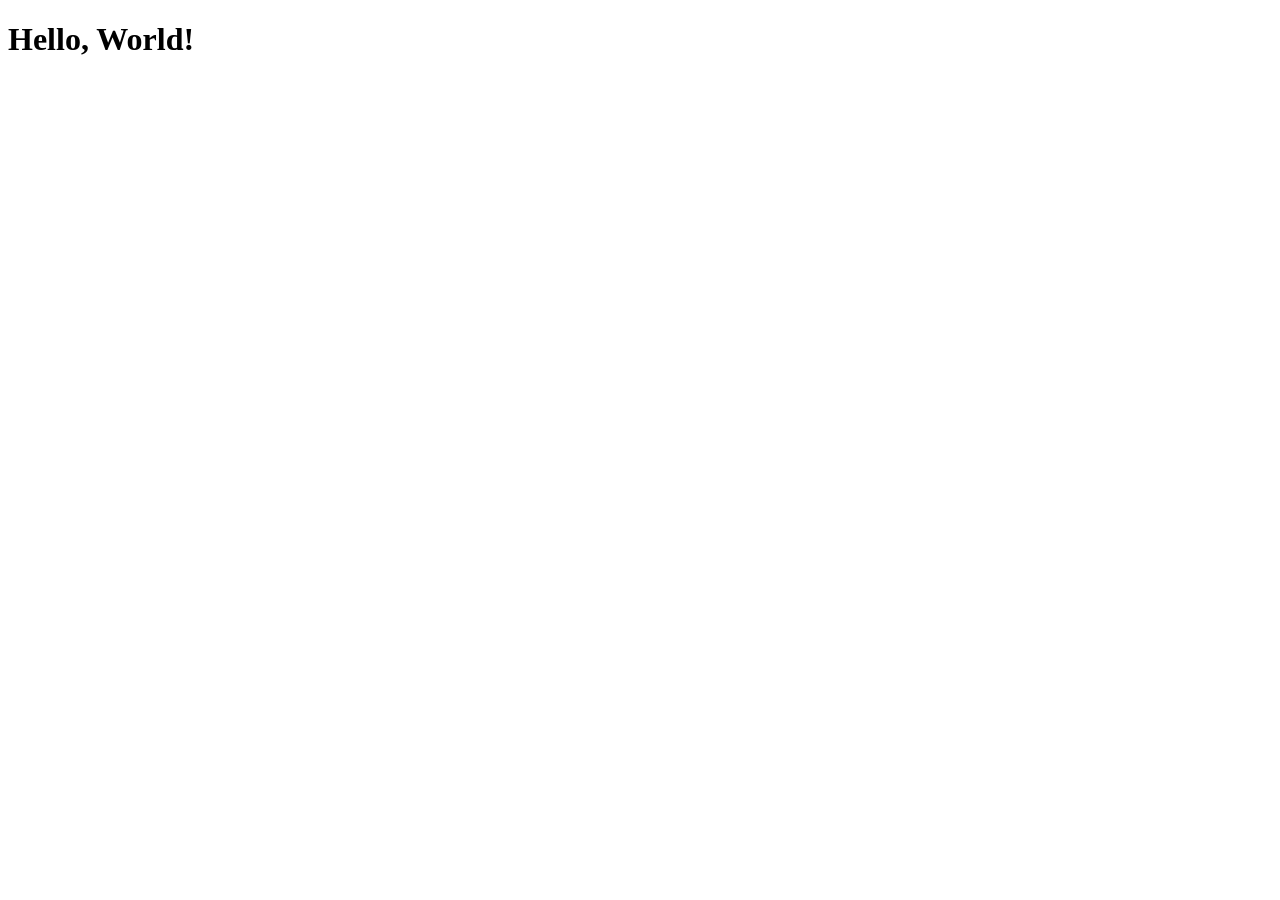
==== index.html @ 9411c3fb "Add files via upload" ====
<!DOCTYPE html>
<html lang="en">
<head>
    <meta charset="UTF-8">
    <meta name="viewport" content="width=device-width, initial-scale=1.0">
    <title>Hello World</title>
</head>
<body>
    <h1>Hello, World!</h1>
</body>
</html>
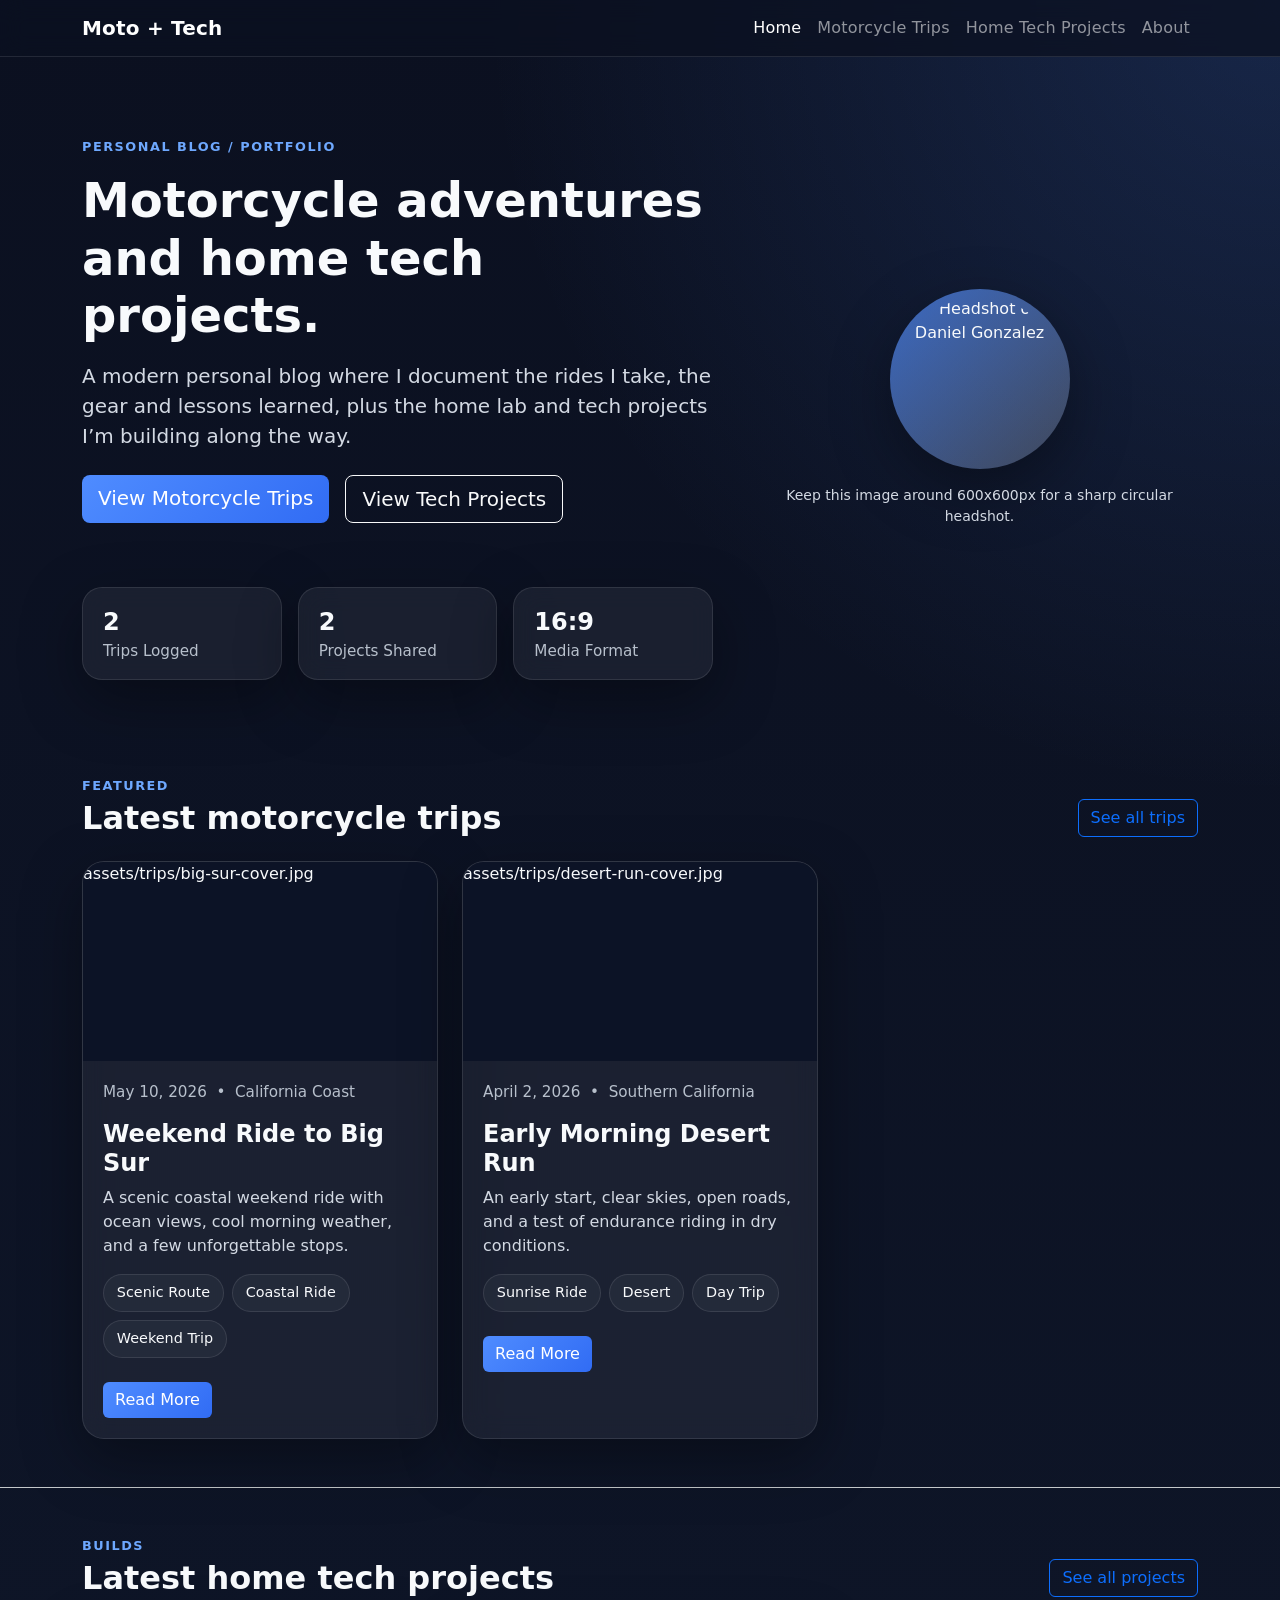
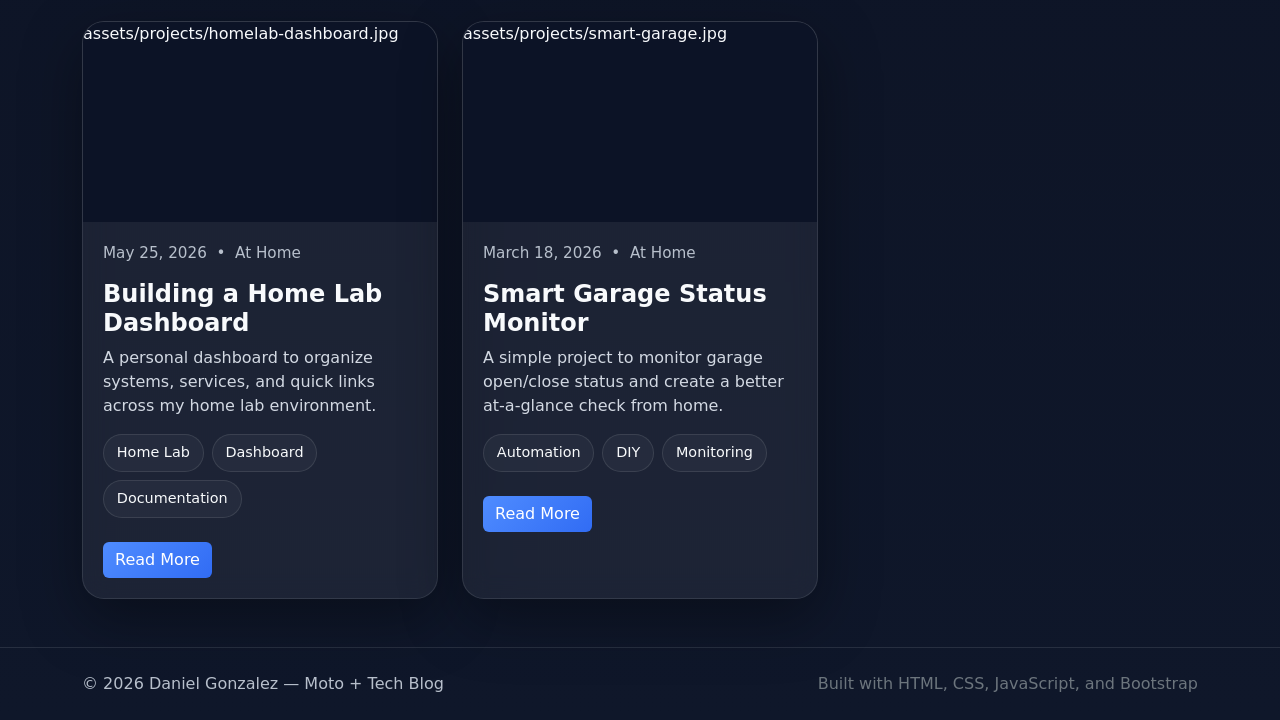
==== commit 92008616: "Add files via upload" ====
--- a/index.html
+++ b/index.html
@@ -1,11 +1,138 @@
 <!DOCTYPE html>
 <html lang="en">
 <head>
-    <meta charset="UTF-8">
-    <meta name="viewport" content="width=device-width, initial-scale=1.0">
-    <title>Hello World</title>
+  <meta charset="UTF-8" />
+  <meta name="viewport" content="width=device-width, initial-scale=1.0" />
+  <title>Daniel Gonzalez | Moto & Tech Blog</title>
+  <meta name="description" content="Motorcycle trips, home tech projects, and a personal portfolio blog." />
+  <link href="https://cdn.jsdelivr.net/npm/bootstrap@5.3.3/dist/css/bootstrap.min.css" rel="stylesheet" />
+  <link rel="stylesheet" href="css/styles.css" />
 </head>
-<body>
-    <h1>Hello, World!</h1>
+<body data-page="home">
+
+  <nav class="navbar navbar-expand-lg navbar-dark sticky-top site-nav">
+    <div class="container">
+      <a class="navbar-brand fw-bold" href="index.html">Moto + Tech</a>
+      <button class="navbar-toggler" type="button" data-bs-toggle="collapse" data-bs-target="#mainNav">
+        <span class="navbar-toggler-icon"></span>
+      </button>
+      <div class="collapse navbar-collapse" id="mainNav">
+        <ul class="navbar-nav ms-auto">
+          <li class="nav-item"><a class="nav-link active" href="index.html">Home</a></li>
+          <li class="nav-item"><a class="nav-link" href="trips.html">Motorcycle Trips</a></li>
+          <li class="nav-item"><a class="nav-link" href="projects.html">Home Tech Projects</a></li>
+          <li class="nav-item"><a class="nav-link" href="about.html">About</a></li>
+        </ul>
+      </div>
+    </div>
+  </nav>
+
+  <header class="hero-section">
+    <div class="container">
+      <div class="row align-items-center g-5">
+        <div class="col-lg-7">
+          <p class="section-kicker">Personal Blog / Portfolio</p>
+          <h1 class="display-5 fw-bold">Motorcycle adventures and home tech projects.</h1>
+          <p class="lead text-light-emphasis mt-3">
+            A modern personal blog where I document the rides I take, the gear and lessons learned,
+            plus the home lab and tech projects I’m building along the way.
+          </p>
+          <div class="d-flex flex-wrap gap-3 mt-4">
+            <a href="trips.html" class="btn btn-primary btn-lg">View Motorcycle Trips</a>
+            <a href="projects.html" class="btn btn-outline-light btn-lg">View Tech Projects</a>
+          </div>
+
+          <div class="row mt-5 g-3">
+            <div class="col-6 col-md-4">
+              <div class="stat-card">
+                <div class="stat-number" id="tripCount">0</div>
+                <div class="stat-label">Trips Logged</div>
+              </div>
+            </div>
+            <div class="col-6 col-md-4">
+              <div class="stat-card">
+                <div class="stat-number" id="projectCount">0</div>
+                <div class="stat-label">Projects Shared</div>
+              </div>
+            </div>
+            <div class="col-12 col-md-4">
+              <div class="stat-card">
+                <div class="stat-number">16:9</div>
+                <div class="stat-label">Media Format</div>
+              </div>
+            </div>
+          </div>
+        </div>
+
+        <div class="col-lg-5 text-center">
+          <div class="headshot-wrap mx-auto">
+            <img src="assets/headshot.jpg" alt="Headshot of Daniel Gonzalez" class="headshot-img" />
+          </div>
+          <p class="small text-light-emphasis mt-3 mb-0">
+            Keep this image around 600x600px for a sharp circular headshot.
+          </p>
+        </div>
+      </div>
+    </div>
+  </header>
+
+  <main>
+    <section class="py-5">
+      <div class="container">
+        <div class="section-header d-flex justify-content-between align-items-end flex-wrap gap-3 mb-4">
+          <div>
+            <p class="section-kicker mb-1">Featured</p>
+            <h2 class="fw-bold mb-0">Latest motorcycle trips</h2>
+          </div>
+          <a href="trips.html" class="btn btn-outline-primary">See all trips</a>
+        </div>
+        <div class="row g-4" id="featuredTrips"></div>
+      </div>
+    </section>
+
+    <section class="py-5 border-top border-secondary-subtle">
+      <div class="container">
+        <div class="section-header d-flex justify-content-between align-items-end flex-wrap gap-3 mb-4">
+          <div>
+            <p class="section-kicker mb-1">Builds</p>
+            <h2 class="fw-bold mb-0">Latest home tech projects</h2>
+          </div>
+          <a href="projects.html" class="btn btn-outline-primary">See all projects</a>
+        </div>
+        <div class="row g-4" id="featuredProjects"></div>
+      </div>
+    </section>
+  </main>
+
+  <footer class="site-footer py-4">
+    <div class="container d-flex justify-content-between align-items-center flex-wrap gap-2">
+      <p class="mb-0">© 2026 Daniel Gonzalez — Moto + Tech Blog</p>
+      <p class="mb-0 text-secondary">Built with HTML, CSS, JavaScript, and Bootstrap</p>
+    </div>
+  </footer>
+
+  <!-- Shared Modal -->
+  <div class="modal fade" id="postModal" tabindex="-1" aria-hidden="true">
+    <div class="modal-dialog modal-xl modal-dialog-centered modal-dialog-scrollable">
+      <div class="modal-content modal-dark">
+        <div class="modal-header border-secondary">
+          <div>
+            <p class="section-kicker mb-1" id="modalType">Post</p>
+            <h3 class="modal-title" id="modalTitle">Post Title</h3>
+          </div>
+          <button type="button" class="btn-close btn-close-white" data-bs-dismiss="modal"></button>
+        </div>
+        <div class="modal-body">
+          <div id="modalMeta" class="mb-3 post-meta"></div>
+          <div id="modalMedia" class="mb-4"></div>
+          <div id="modalContent"></div>
+        </div>
+      </div>
+    </div>
+  </div>
+
+  <script src="https://cdn.jsdelivr.net/npm/bootstrap@5.3.3/dist/js/bootstrap.bundle.min.js"></script>
+  <script src="js/content.js"></script>
+  <script src="js/app.js"></script>
 </body>
 </html>
--- a/css/styles.css
+++ b/css/styles.css
@@ -0,0 +1,217 @@
+:root {
+  --bg: #0b1020;
+  --bg-soft: #121a31;
+  --card: rgba(255, 255, 255, 0.06);
+  --line: rgba(255, 255, 255, 0.10);
+  --text: #f8fafc;
+  --muted: #b8c0cc;
+  --primary: #4f8cff;
+  --primary-2: #6ea8fe;
+  --shadow: 0 20px 60px rgba(0, 0, 0, 0.35);
+}
+
+* {
+  box-sizing: border-box;
+}
+
+html {
+  scroll-behavior: smooth;
+}
+
+body {
+  background:
+    radial-gradient(circle at top right, rgba(79, 140, 255, 0.18), transparent 30%),
+    linear-gradient(180deg, #0b1020 0%, #0f172a 100%);
+  color: var(--text);
+  font-family: Inter, system-ui, -apple-system, BlinkMacSystemFont, "Segoe UI", sans-serif;
+}
+
+.site-nav {
+  backdrop-filter: blur(12px);
+  background: rgba(11, 16, 32, 0.75);
+  border-bottom: 1px solid var(--line);
+}
+
+.navbar-brand,
+.nav-link {
+  letter-spacing: 0.2px;
+}
+
+.hero-section,
+.page-header {
+  padding: 5rem 0 3rem;
+}
+
+.section-kicker {
+  color: var(--primary-2);
+  text-transform: uppercase;
+  letter-spacing: .12em;
+  font-size: .8rem;
+  font-weight: 700;
+}
+
+.headshot-wrap {
+  width: 180px;
+  height: 180px;
+  border-radius: 50%;
+  padding: 8px;
+  background: linear-gradient(135deg, rgba(79, 140, 255, 0.7), rgba(255,255,255,0.2));
+  box-shadow: var(--shadow);
+}
+
+.headshot-img,
+.about-headshot {
+  width: 100%;
+  height: 100%;
+  object-fit: cover;
+  border-radius: 50%;
+  display: block;
+}
+
+.about-headshot {
+  max-width: 150px;
+  max-height: 150px;
+  margin: 0 auto;
+}
+
+.stat-card,
+.glass-card,
+.post-card,
+.modal-dark {
+  background: var(--card);
+  border: 1px solid var(--line);
+  box-shadow: var(--shadow);
+  backdrop-filter: blur(12px);
+}
+
+.stat-card {
+  border-radius: 20px;
+  padding: 1rem 1.25rem;
+  height: 100%;
+}
+
+.stat-number {
+  font-size: 1.5rem;
+  font-weight: 800;
+}
+
+.stat-label {
+  color: var(--muted);
+  font-size: 0.95rem;
+}
+
+.post-card {
+  border-radius: 22px;
+  overflow: hidden;
+  transition: transform .25s ease, border-color .25s ease, box-shadow .25s ease;
+  height: 100%;
+}
+
+.post-card:hover {
+  transform: translateY(-6px);
+  border-color: rgba(79, 140, 255, 0.5);
+}
+
+.media-frame {
+  aspect-ratio: 16 / 9;
+  background: #0c1326;
+  overflow: hidden;
+}
+
+.media-frame img,
+.media-frame video {
+  width: 100%;
+  height: 100%;
+  object-fit: cover;
+  display: block;
+}
+
+.post-card-body {
+  padding: 1.25rem;
+}
+
+.post-card-meta,
+.post-meta {
+  display: flex;
+  flex-wrap: wrap;
+  gap: .6rem;
+  color: var(--muted);
+  font-size: .95rem;
+}
+
+.meta-pill,
+.tag-chip {
+  display: inline-flex;
+  align-items: center;
+  gap: .35rem;
+  border: 1px solid var(--line);
+  background: rgba(255,255,255,0.04);
+  color: var(--muted);
+  border-radius: 999px;
+  padding: .45rem .8rem;
+  font-size: .9rem;
+}
+
+.tag-chip {
+  color: var(--text);
+}
+
+.btn-primary {
+  background: linear-gradient(135deg, var(--primary), #316cf4);
+  border: none;
+}
+
+.btn-primary:hover {
+  background: linear-gradient(135deg, #3f7afe, #255fe0);
+}
+
+.site-footer {
+  border-top: 1px solid var(--line);
+  color: var(--muted);
+}
+
+.modal-content.modal-dark {
+  color: var(--text);
+  background: #0f172a;
+  border-radius: 24px;
+}
+
+.modal-body p {
+  color: #d8dee8;
+  line-height: 1.8;
+}
+
+.modal-media-grid {
+  display: grid;
+  gap: 1rem;
+}
+
+.content-section {
+  margin-bottom: 2rem;
+}
+
+.content-section h4 {
+  font-weight: 700;
+  margin-bottom: .75rem;
+}
+
+.custom-list li {
+  margin-bottom: .75rem;
+  color: #d8dee8;
+}
+
+.text-light-emphasis {
+  color: #d3d9e3 !important;
+}
+
+@media (max-width: 768px) {
+  .hero-section,
+  .page-header {
+    padding: 3.5rem 0 2rem;
+  }
+
+  .headshot-wrap {
+    width: 140px;
+    height: 140px;
+  }
+}
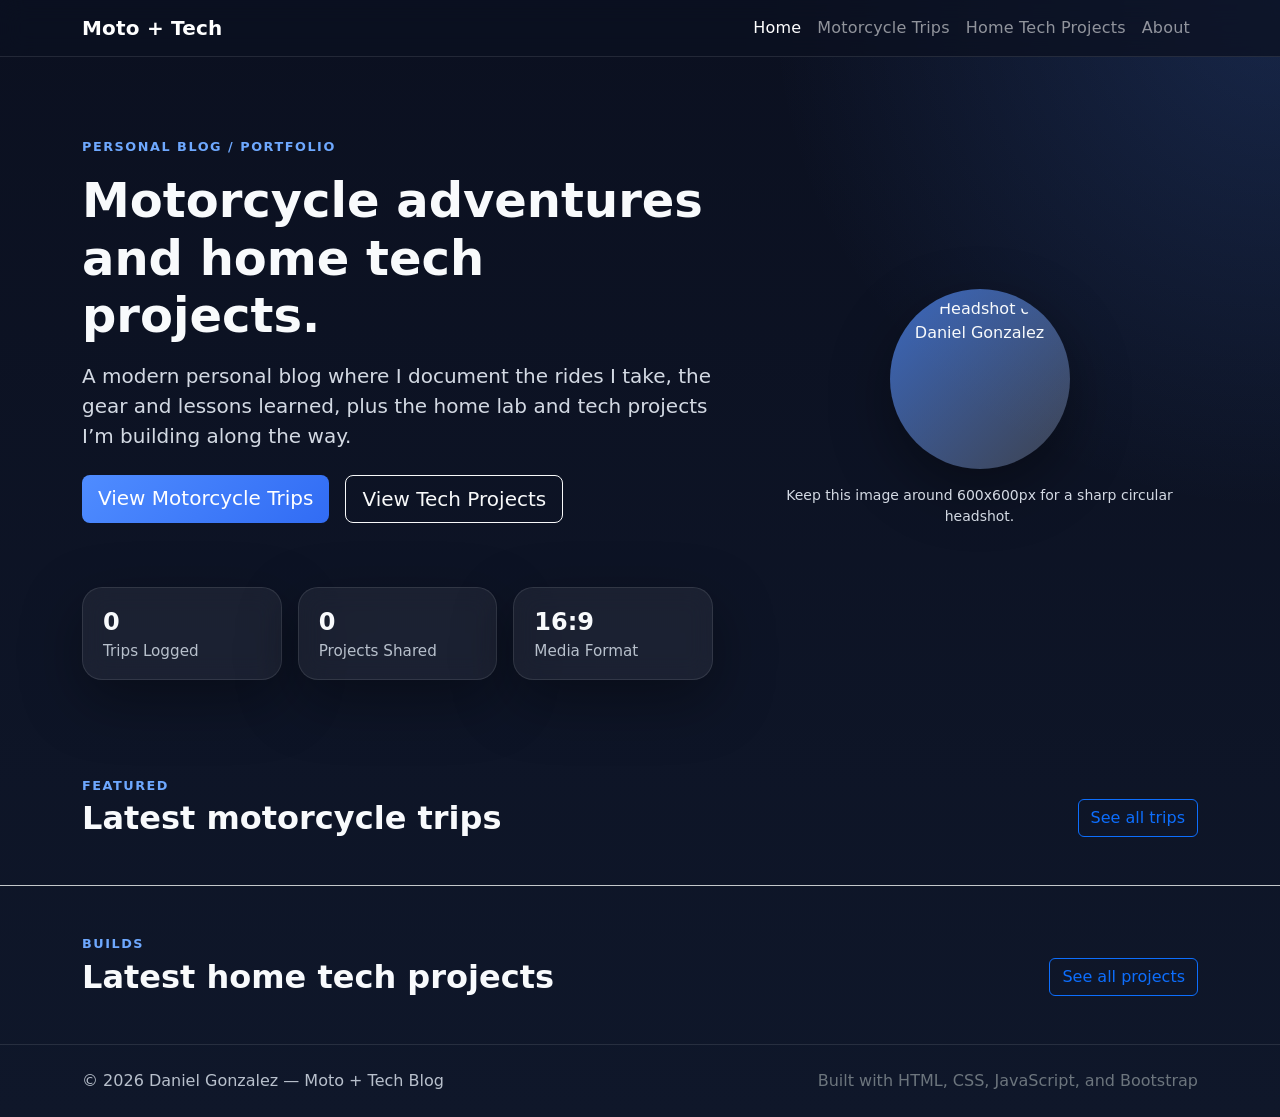
==== commit c7da1214: "Enhance accessibility and update modal attributes" ====
--- a/index.html
+++ b/index.html
@@ -10,10 +10,13 @@
 </head>
 <body data-page="home">
 
+  <a class="visually-hidden-focusable" href="#main-content">Skip to main content</a>
+
   <nav class="navbar navbar-expand-lg navbar-dark sticky-top site-nav">
     <div class="container">
       <a class="navbar-brand fw-bold" href="index.html">Moto + Tech</a>
-      <button class="navbar-toggler" type="button" data-bs-toggle="collapse" data-bs-target="#mainNav">
+      <button class="navbar-toggler" type="button" data-bs-toggle="collapse" data-bs-target="#mainNav"
+        aria-controls="mainNav" aria-expanded="false" aria-label="Toggle navigation">
         <span class="navbar-toggler-icon"></span>
       </button>
       <div class="collapse navbar-collapse" id="mainNav">
@@ -76,7 +79,7 @@
     </div>
   </header>
 
-  <main>
+  <main id="main-content">
     <section class="py-5">
       <div class="container">
         <div class="section-header d-flex justify-content-between align-items-end flex-wrap gap-3 mb-4">
@@ -112,7 +115,7 @@
   </footer>
 
   <!-- Shared Modal -->
-  <div class="modal fade" id="postModal" tabindex="-1" aria-hidden="true">
+  <div class="modal fade" id="postModal" tabindex="-1" aria-hidden="true" aria-labelledby="modalTitle">
     <div class="modal-dialog modal-xl modal-dialog-centered modal-dialog-scrollable">
       <div class="modal-content modal-dark">
         <div class="modal-header border-secondary">
@@ -120,7 +123,7 @@
             <p class="section-kicker mb-1" id="modalType">Post</p>
             <h3 class="modal-title" id="modalTitle">Post Title</h3>
           </div>
-          <button type="button" class="btn-close btn-close-white" data-bs-dismiss="modal"></button>
+          <button type="button" class="btn-close btn-close-white" data-bs-dismiss="modal" aria-label="Close"></button>
         </div>
         <div class="modal-body">
           <div id="modalMeta" class="mb-3 post-meta"></div>
@@ -135,4 +138,4 @@
   <script src="js/content.js"></script>
   <script src="js/app.js"></script>
 </body>
-</html>+</html>
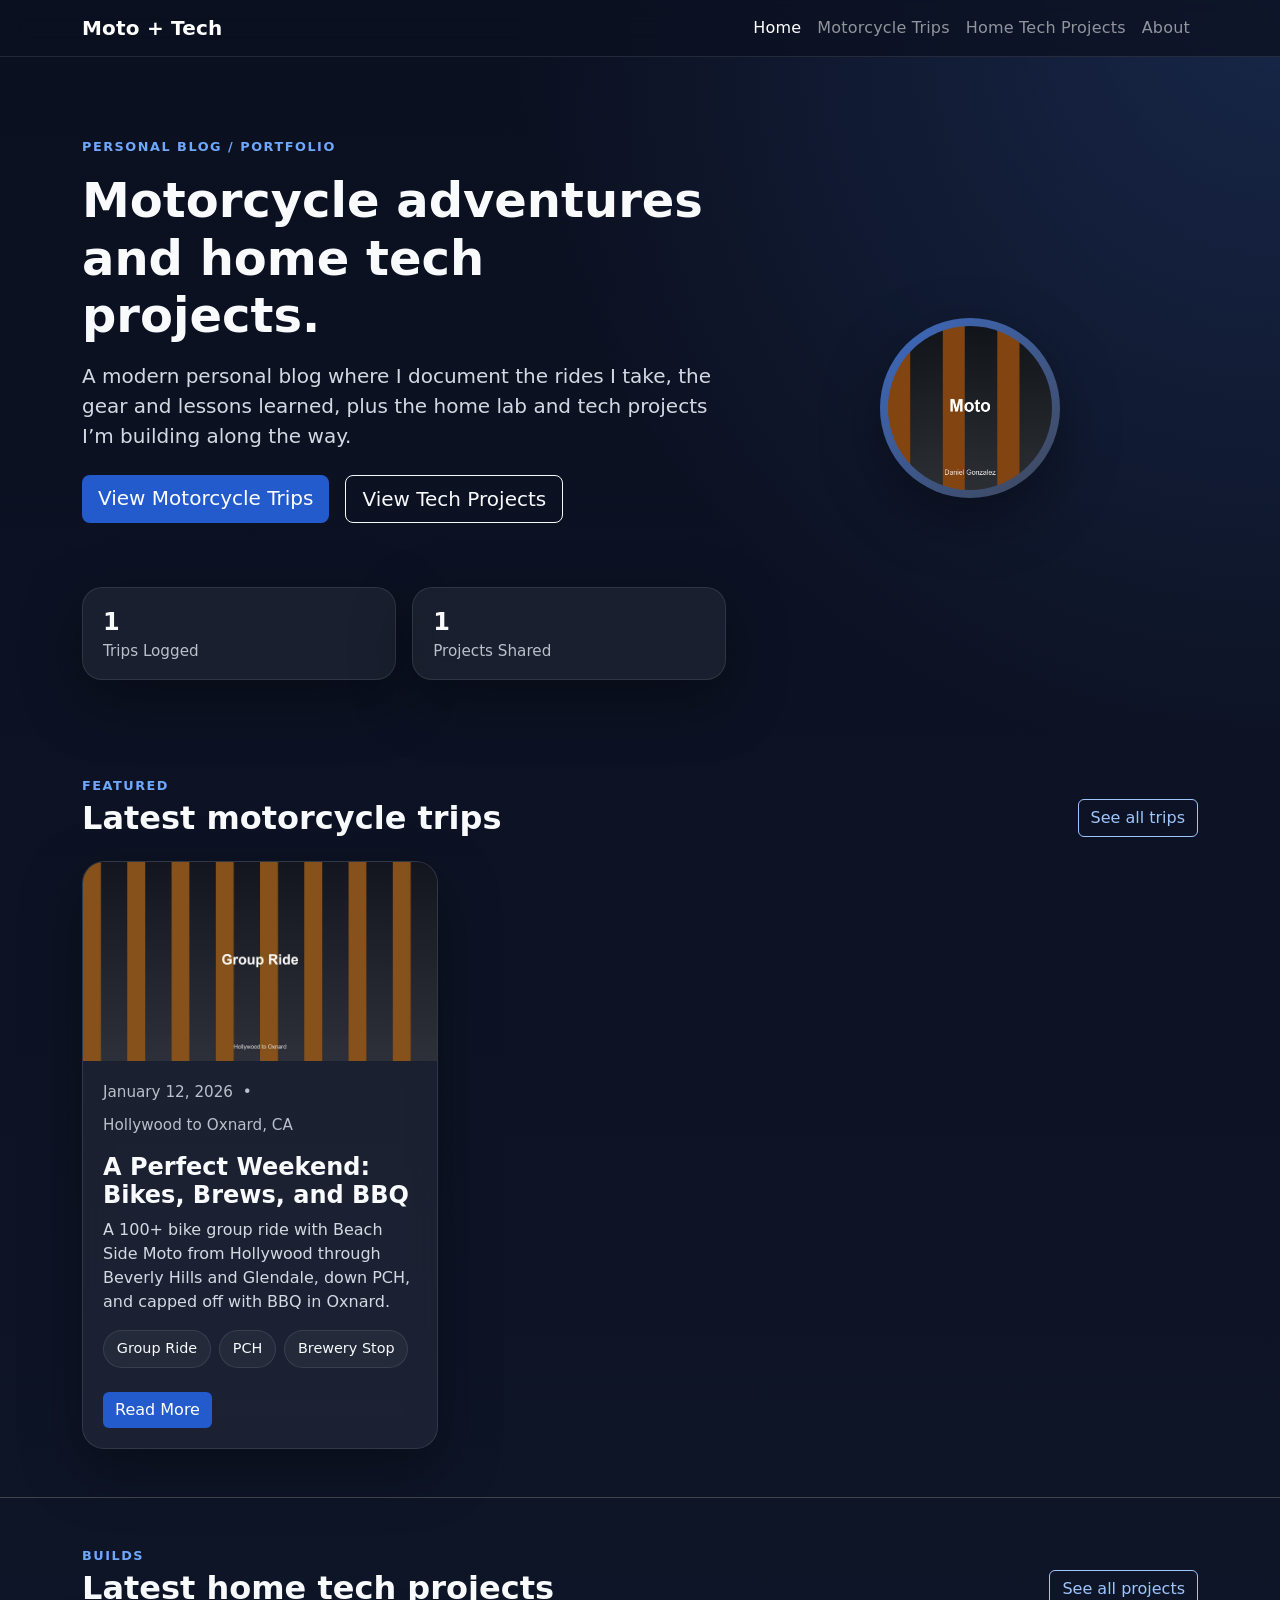
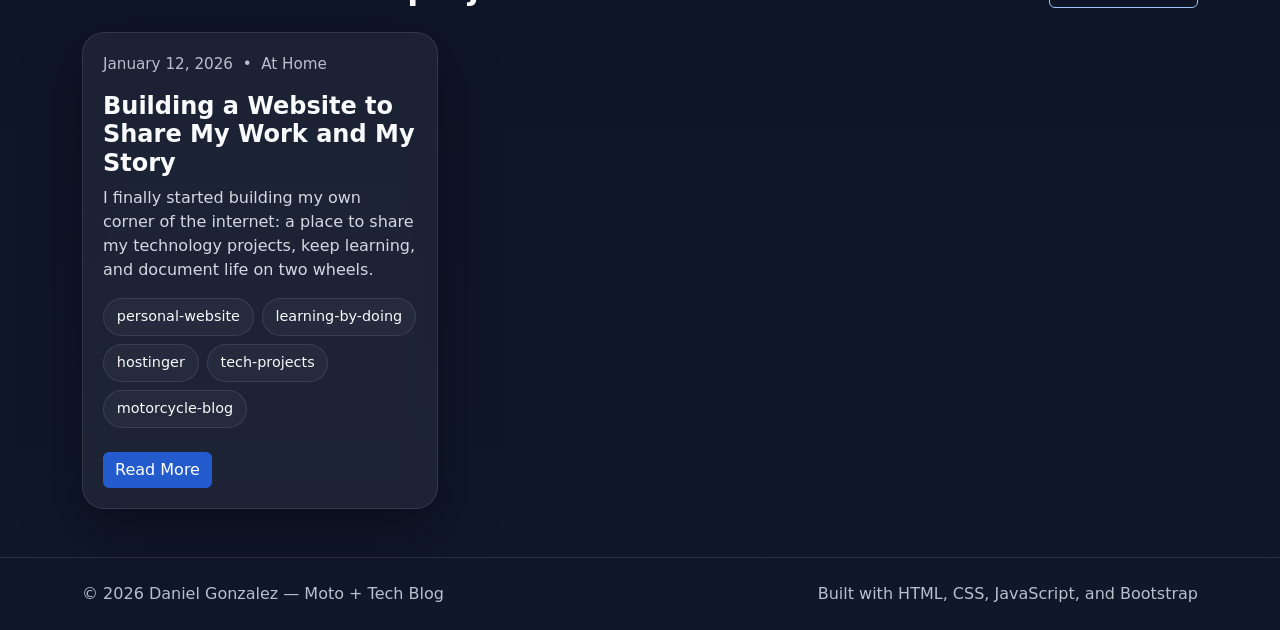
==== commit 247520dc: "Update blog content and add accessible shareable post pages" ====
--- a/index.html
+++ b/index.html
@@ -1,5 +1,5 @@
 <!DOCTYPE html>
-<html lang="en">
+<html lang="en" data-bs-theme="dark">
 <head>
   <meta charset="UTF-8" />
   <meta name="viewport" content="width=device-width, initial-scale=1.0" />
@@ -21,7 +21,7 @@
       </button>
       <div class="collapse navbar-collapse" id="mainNav">
         <ul class="navbar-nav ms-auto">
-          <li class="nav-item"><a class="nav-link active" href="index.html">Home</a></li>
+          <li class="nav-item"><a class="nav-link active" aria-current="page" href="index.html">Home</a></li>
           <li class="nav-item"><a class="nav-link" href="trips.html">Motorcycle Trips</a></li>
           <li class="nav-item"><a class="nav-link" href="projects.html">Home Tech Projects</a></li>
           <li class="nav-item"><a class="nav-link" href="about.html">About</a></li>
@@ -32,7 +32,7 @@
 
   <header class="hero-section">
     <div class="container">
-      <div class="row align-items-center g-5">
+      <div class="row align-items-center gx-3 gy-5">
         <div class="col-lg-7">
           <p class="section-kicker">Personal Blog / Portfolio</p>
           <h1 class="display-5 fw-bold">Motorcycle adventures and home tech projects.</h1>
@@ -46,24 +46,19 @@
           </div>
 
           <div class="row mt-5 g-3">
-            <div class="col-6 col-md-4">
+            <div class="col-6">
               <div class="stat-card">
                 <div class="stat-number" id="tripCount">0</div>
                 <div class="stat-label">Trips Logged</div>
               </div>
             </div>
-            <div class="col-6 col-md-4">
+            <div class="col-6">
               <div class="stat-card">
                 <div class="stat-number" id="projectCount">0</div>
                 <div class="stat-label">Projects Shared</div>
               </div>
             </div>
-            <div class="col-12 col-md-4">
-              <div class="stat-card">
-                <div class="stat-number">16:9</div>
-                <div class="stat-label">Media Format</div>
-              </div>
-            </div>
+
           </div>
         </div>
 
@@ -71,15 +66,13 @@
           <div class="headshot-wrap mx-auto">
             <img src="assets/headshot.jpg" alt="Headshot of Daniel Gonzalez" class="headshot-img" />
           </div>
-          <p class="small text-light-emphasis mt-3 mb-0">
-            Keep this image around 600x600px for a sharp circular headshot.
-          </p>
+
         </div>
       </div>
     </div>
   </header>
 
-  <main id="main-content">
+  <main tabindex="-1" id="main-content">
     <section class="py-5">
       <div class="container">
         <div class="section-header d-flex justify-content-between align-items-end flex-wrap gap-3 mb-4">
@@ -114,26 +107,6 @@
     </div>
   </footer>
 
-  <!-- Shared Modal -->
-  <div class="modal fade" id="postModal" tabindex="-1" aria-hidden="true" aria-labelledby="modalTitle">
-    <div class="modal-dialog modal-xl modal-dialog-centered modal-dialog-scrollable">
-      <div class="modal-content modal-dark">
-        <div class="modal-header border-secondary">
-          <div>
-            <p class="section-kicker mb-1" id="modalType">Post</p>
-            <h3 class="modal-title" id="modalTitle">Post Title</h3>
-          </div>
-          <button type="button" class="btn-close btn-close-white" data-bs-dismiss="modal" aria-label="Close"></button>
-        </div>
-        <div class="modal-body">
-          <div id="modalMeta" class="mb-3 post-meta"></div>
-          <div id="modalMedia" class="mb-4"></div>
-          <div id="modalContent"></div>
-        </div>
-      </div>
-    </div>
-  </div>
-
   <script src="https://cdn.jsdelivr.net/npm/bootstrap@5.3.3/dist/js/bootstrap.bundle.min.js"></script>
   <script src="js/content.js"></script>
   <script src="js/app.js"></script>
--- a/css/styles.css
+++ b/css/styles.css
@@ -214,4 +214,40 @@
     width: 140px;
     height: 140px;
   }
-}+}
+/* Shared accessible presentation for both kinds of story. */
+:focus-visible {
+  outline: 3px solid #ffda6a;
+  outline-offset: 4px;
+}
+
+.visually-hidden-focusable:focus {
+  position: fixed;
+  top: .5rem;
+  left: .5rem;
+  z-index: 1100;
+  padding: .75rem 1rem;
+  background: #fff;
+  color: #0b1020;
+}
+
+#main-content { scroll-margin-top: 5rem; }
+body { overflow-wrap: anywhere; }
+.text-secondary { color: var(--muted) !important; }
+.btn-primary { background: #245bcc; color: #fff; }
+.btn-primary:hover, .btn-primary:focus-visible { background: #1d4eaf; color: #fff; }
+.btn-outline-primary { color: #9ec5fe; border-color: #9ec5fe; }
+.btn-outline-primary:hover { background: #245bcc; border-color: #245bcc; color: #fff; }
+.post-reader { max-width: 900px; }
+.post-reader p { line-height: 1.8; }
+.post-image { display: block; width: 100%; height: auto; border-radius: 1rem; }
+.post-media { display: grid; gap: 1rem; }
+.post-details { display: flex; flex-wrap: wrap; gap: 1rem 2rem; }
+.post-details dd { color: var(--muted); }
+.content-section h2 { font-weight: 700; }
+
+@media (prefers-reduced-motion: reduce) {
+  html { scroll-behavior: auto; }
+  *, *::before, *::after { transition: none !important; animation: none !important; }
+  .post-card:hover { transform: none; }
+}
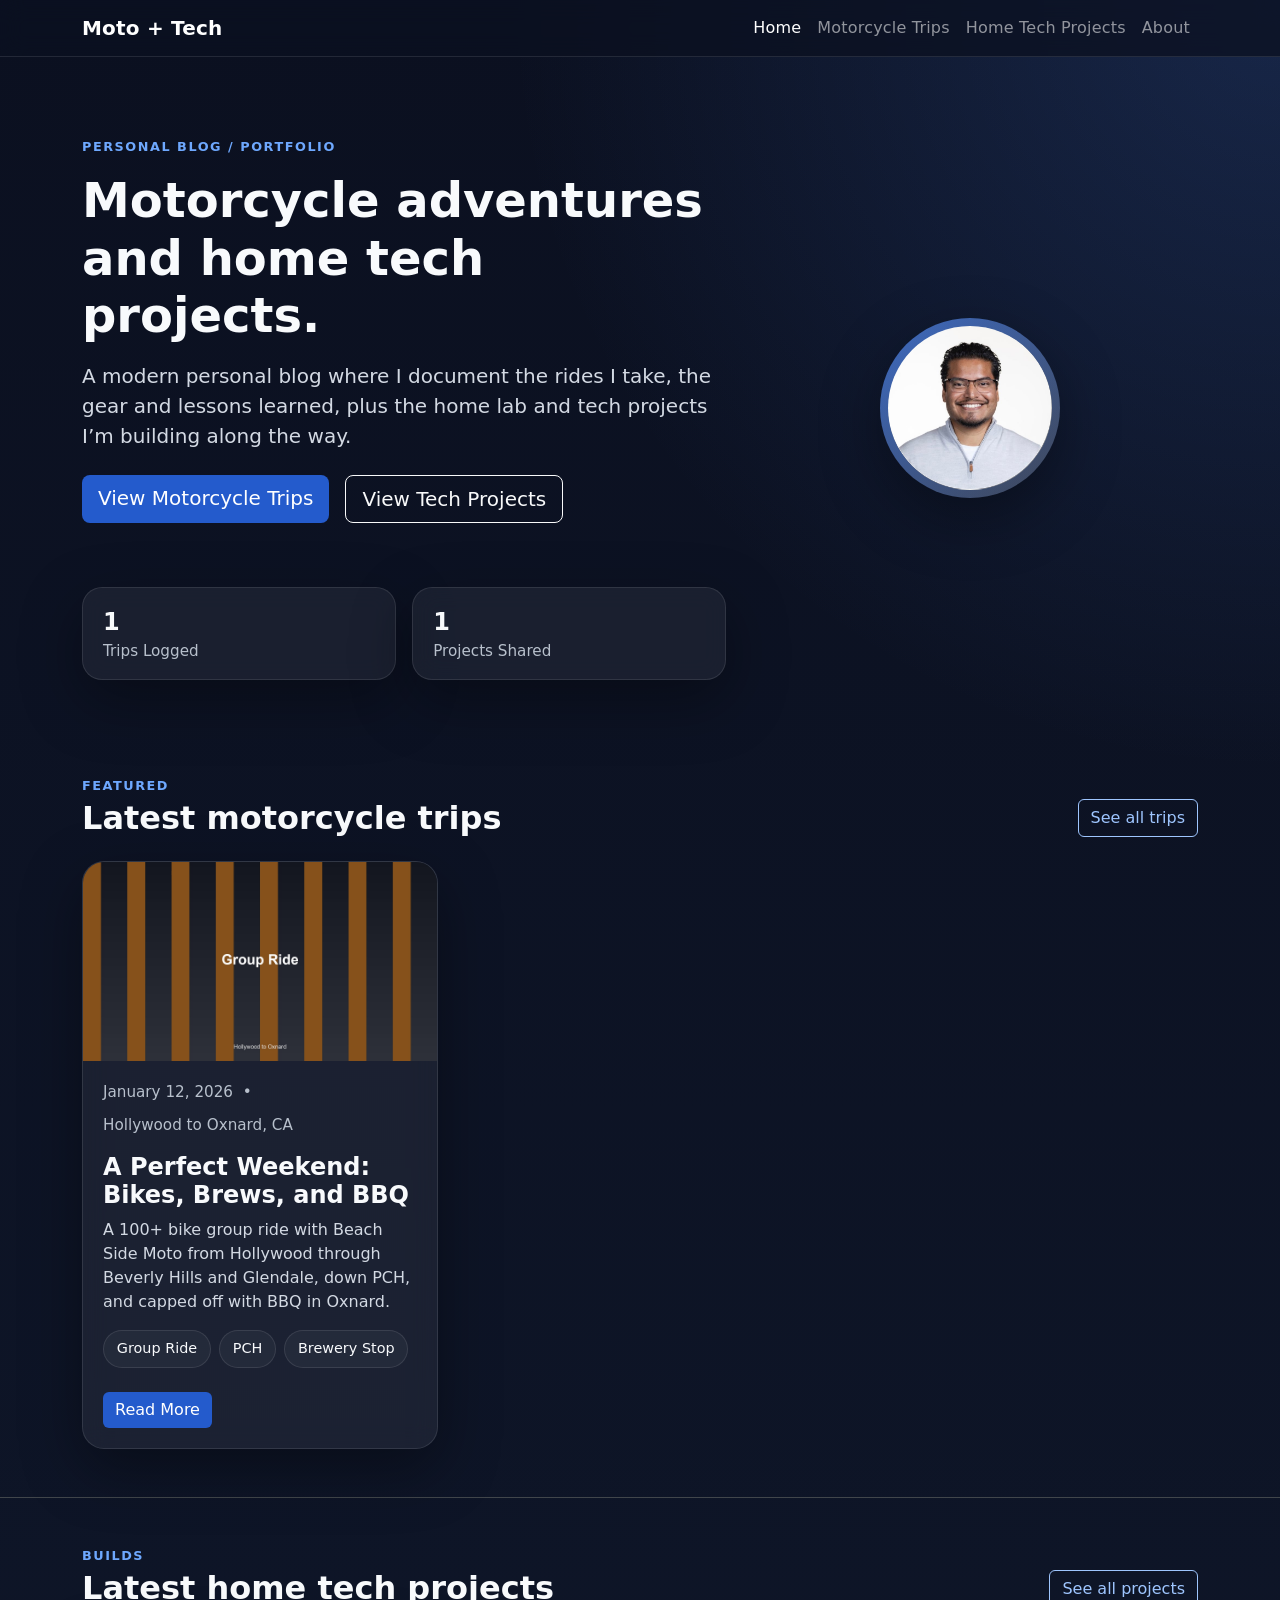
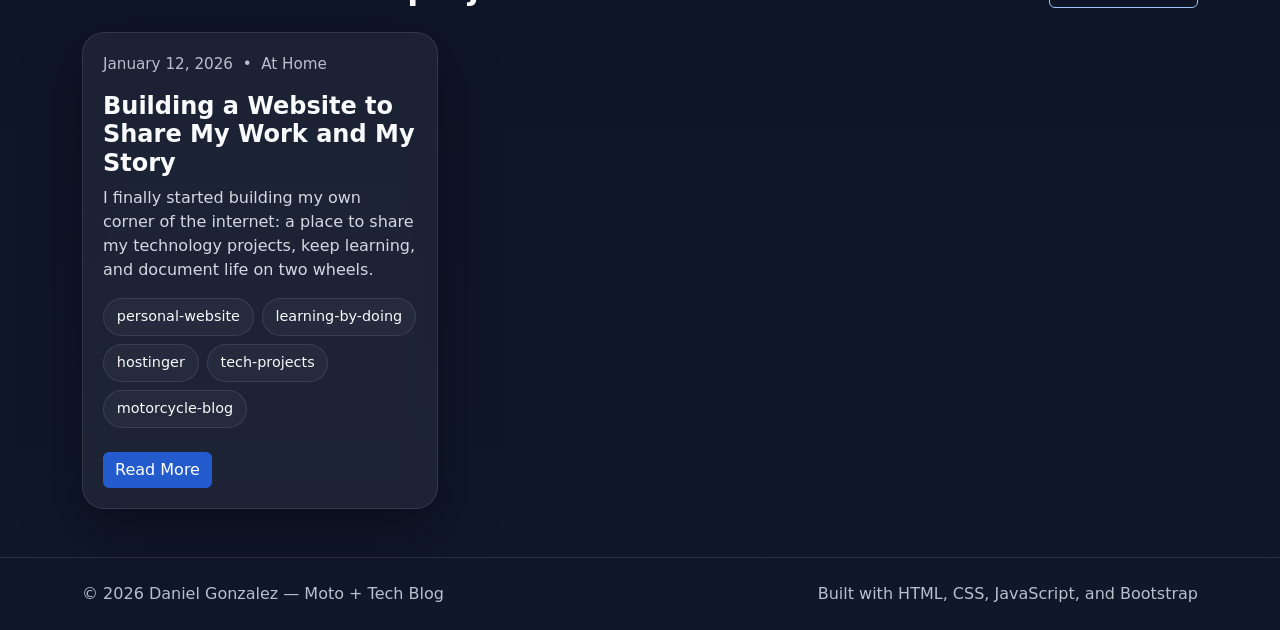
==== commit 6f970352: "Add optimized headshot and motorcycle portrait" ====
--- a/index.html
+++ b/index.html
@@ -64,7 +64,7 @@
 
         <div class="col-lg-5 text-center">
           <div class="headshot-wrap mx-auto">
-            <img src="assets/headshot.jpg" alt="Headshot of Daniel Gonzalez" class="headshot-img" />
+            <img src="assets/daniel-headshot.jpg" alt="Headshot of Daniel Gonzalez" class="headshot-img" width="600" height="600" />
           </div>
 
         </div>
--- a/css/styles.css
+++ b/css/styles.css
@@ -59,8 +59,7 @@
   box-shadow: var(--shadow);
 }
 
-.headshot-img,
-.about-headshot {
+.headshot-img {
   width: 100%;
   height: 100%;
   object-fit: cover;
@@ -68,10 +67,11 @@
   display: block;
 }
 
-.about-headshot {
-  max-width: 150px;
-  max-height: 150px;
-  margin: 0 auto;
+.about-motorcycle {
+  width: 100%;
+  height: auto;
+  display: block;
+  border-radius: 12px;
 }
 
 .stat-card,
